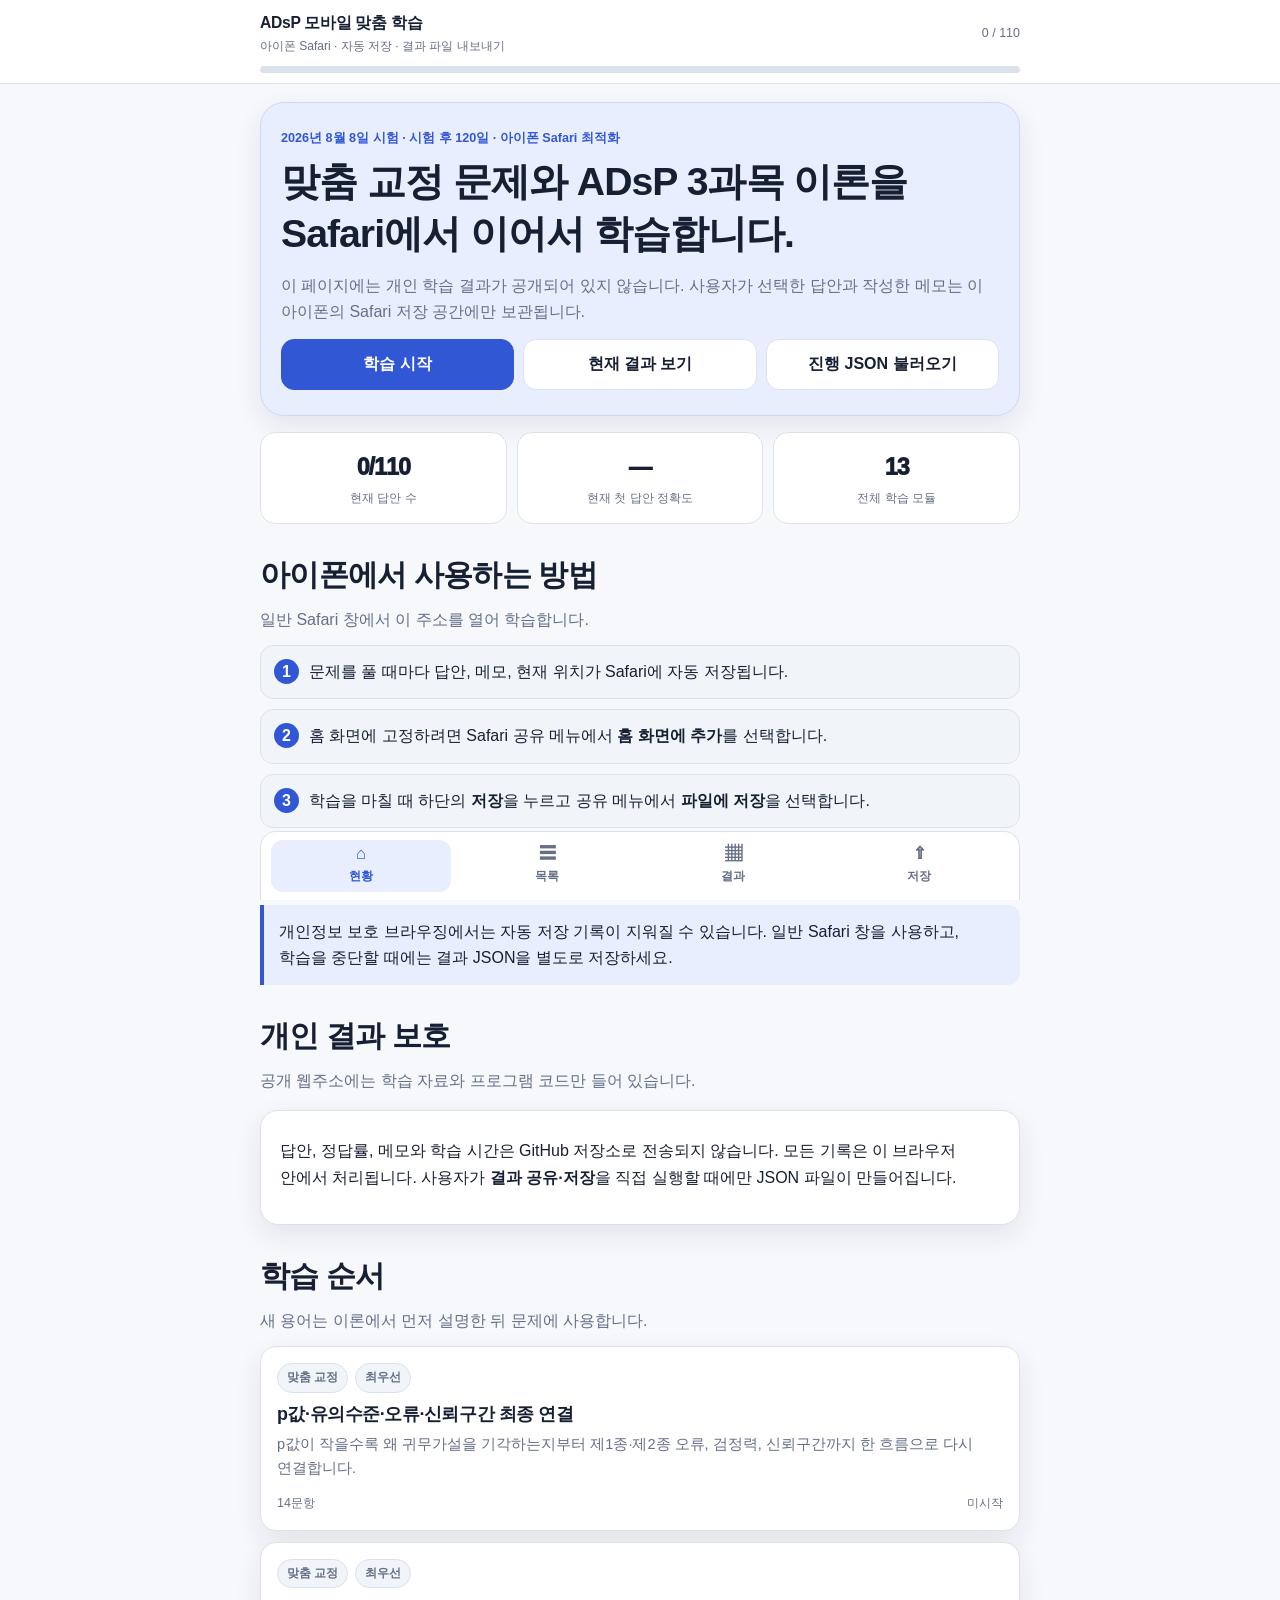
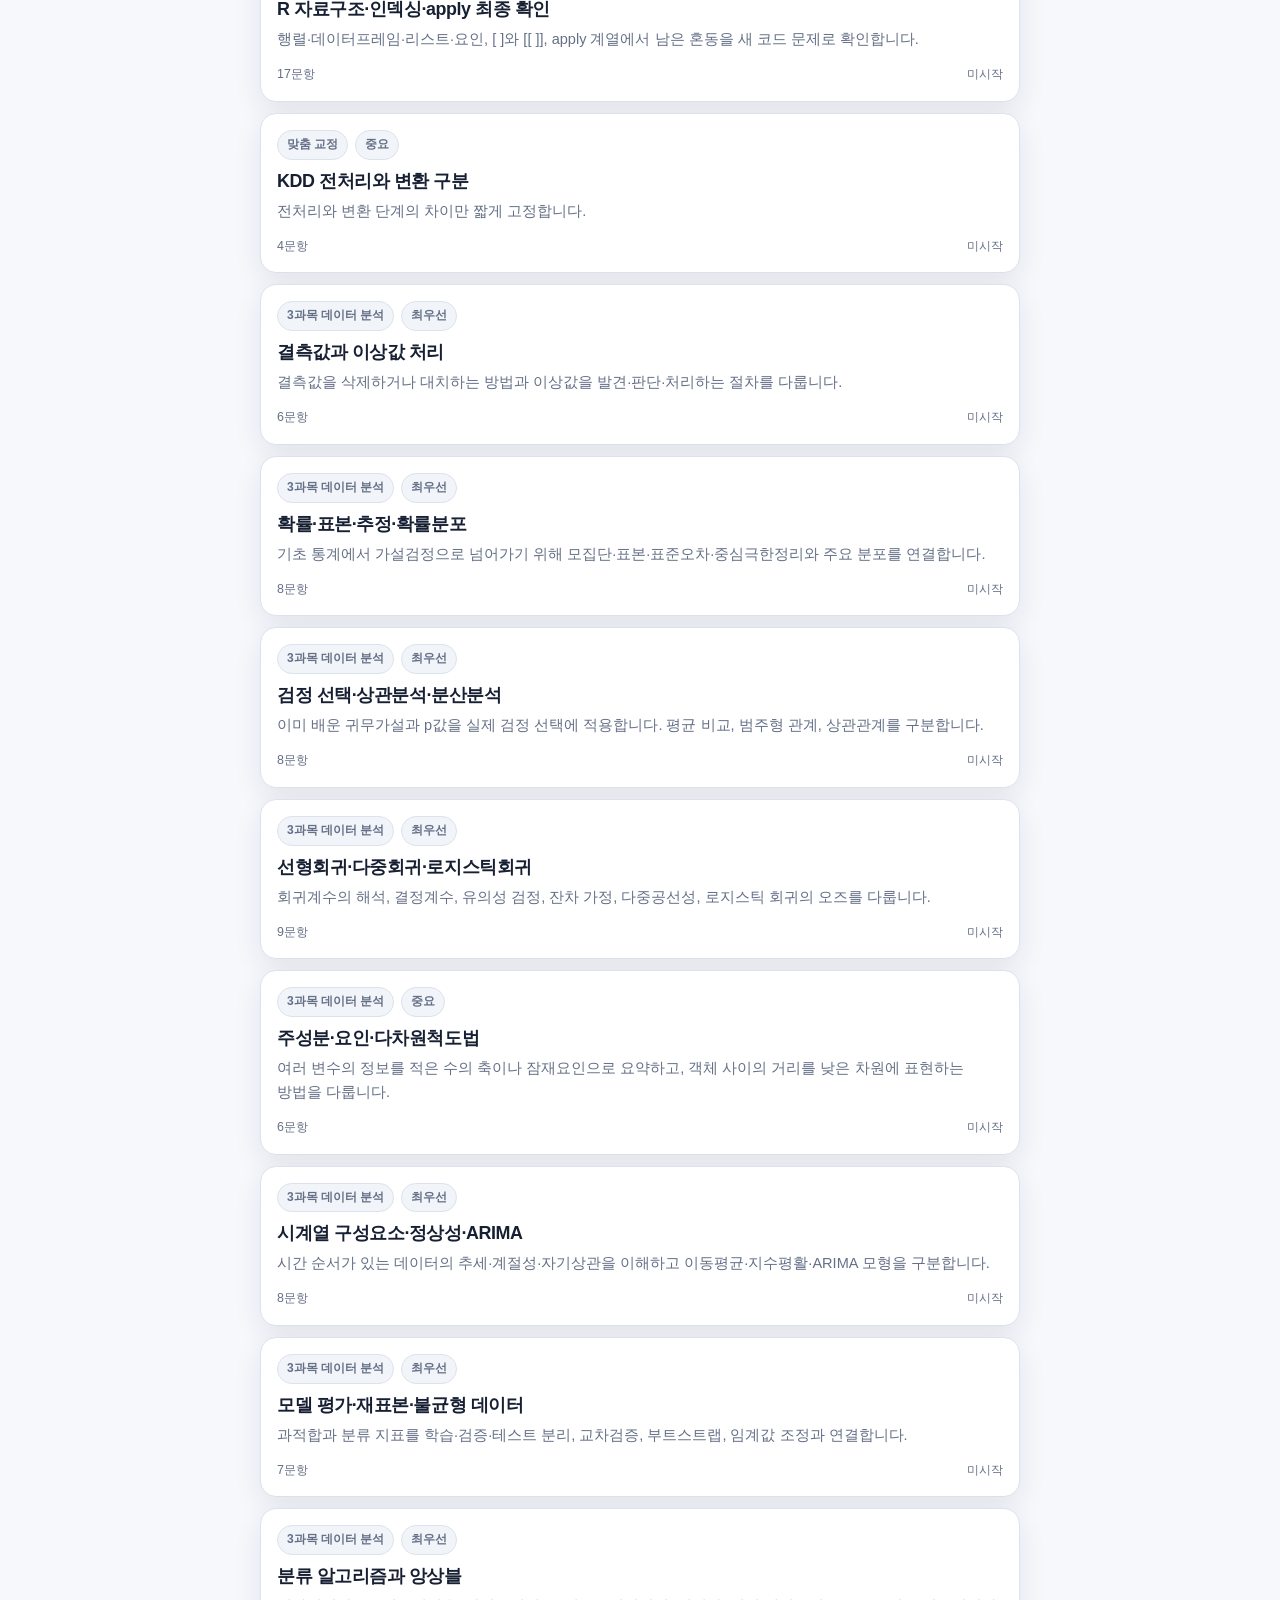
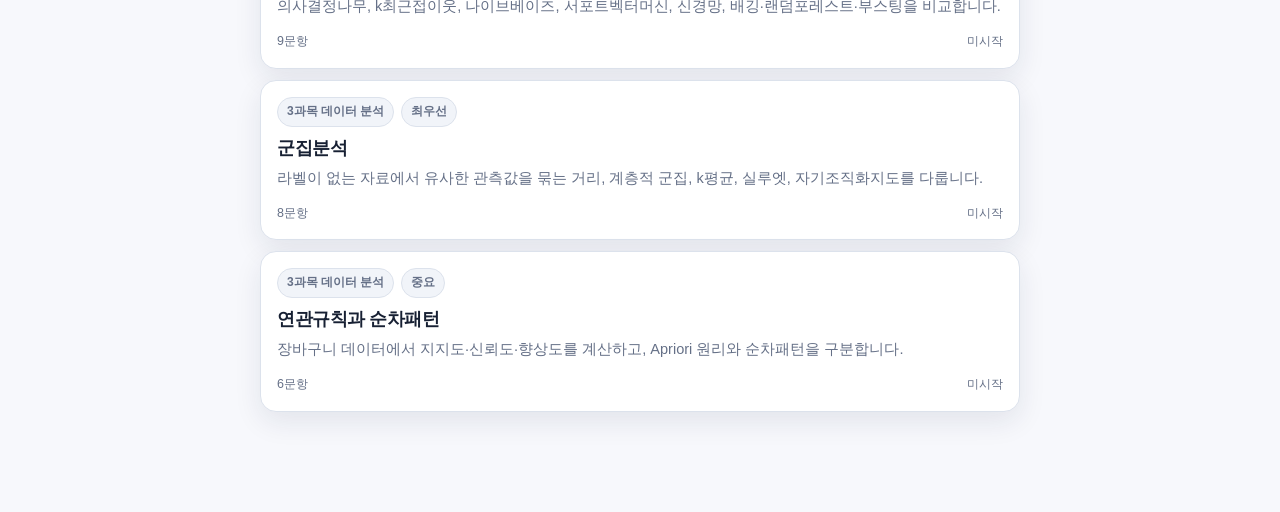
==== docs/index.html @ 29907a43 "refactor: ADsP 학습 자료 압축 로더 적용" ====
<!doctype html>
<html lang="ko">
<head>
  <meta charset="utf-8">
  <meta name="viewport" content="width=device-width, initial-scale=1, viewport-fit=cover">
  <meta name="theme-color" content="#f7f8fc">
  <title>ADsP 모바일 맞춤 학습 불러오는 중</title>
  <style>
    *{box-sizing:border-box}body{margin:0;min-height:100vh;display:grid;place-items:center;padding:24px;background:#f7f8fc;color:#172033;font-family:-apple-system,BlinkMacSystemFont,"Apple SD Gothic Neo",sans-serif;line-height:1.6}.card{width:min(100%,420px);padding:24px;border:1px solid #dce2ec;border-radius:20px;background:#fff;box-shadow:0 10px 28px rgba(22,36,72,.09)}h1{font-size:1.35rem;margin:0 0 8px}p{margin:0;color:#657087}.bar{height:8px;margin-top:18px;overflow:hidden;border-radius:999px;background:#dce2ec}.bar span{display:block;width:45%;height:100%;border-radius:inherit;background:#3157d5;animation:move 1s ease-in-out infinite alternate}@keyframes move{to{transform:translateX(120%)}}button{display:none;width:100%;min-height:48px;margin-top:16px;border:0;border-radius:12px;background:#3157d5;color:#fff;font:inherit;font-weight:800}
  </style>
</head>
<body>
  <main class="card">
    <h1>ADsP 학습 페이지를 불러오고 있습니다.</h1>
    <p id="status">잠시만 기다려 주세요.</p>
    <div class="bar" id="bar"><span></span></div>
    <button id="retry" type="button">다시 불러오기</button>
  </main>
  <script>
    const PARTS = [
      './parts/app01.gz.b64',
      './parts/app02.gz.b64',
      './parts/app03.gz.b64',
      './parts/app04.gz.b64',
      './parts/app05.gz.b64'
    ];

    async function loadApp() {
      const status = document.getElementById('status');
      const retry = document.getElementById('retry');
      retry.style.display = 'none';
      status.textContent = '학습 자료를 불러오고 있습니다.';
      try {
        if (!('DecompressionStream' in window)) {
          throw new Error('이 Safari 버전에서는 압축 해제를 지원하지 않습니다.');
        }
        const responses = await Promise.all(PARTS.map(path => fetch(path, {cache:'no-cache'})));
        responses.forEach(response => { if (!response.ok) throw new Error('파일을 불러오지 못했습니다.'); });
        const encoded = (await Promise.all(responses.map(response => response.text()))).join('').replace(/\s/g, '');
        const binary = atob(encoded);
        const bytes = Uint8Array.from(binary, char => char.charCodeAt(0));
        const stream = new Response(bytes).body.pipeThrough(new DecompressionStream('gzip'));
        const html = await new Response(stream).text();
        document.open();
        document.write(html);
        document.close();
      } catch (error) {
        document.getElementById('bar').style.display = 'none';
        status.textContent = error.message || '네트워크 연결을 확인한 뒤 다시 시도해 주세요.';
        retry.style.display = 'block';
      }
    }
    document.getElementById('retry').addEventListener('click', loadApp);
    loadApp();
  </script>
</body>
</html>
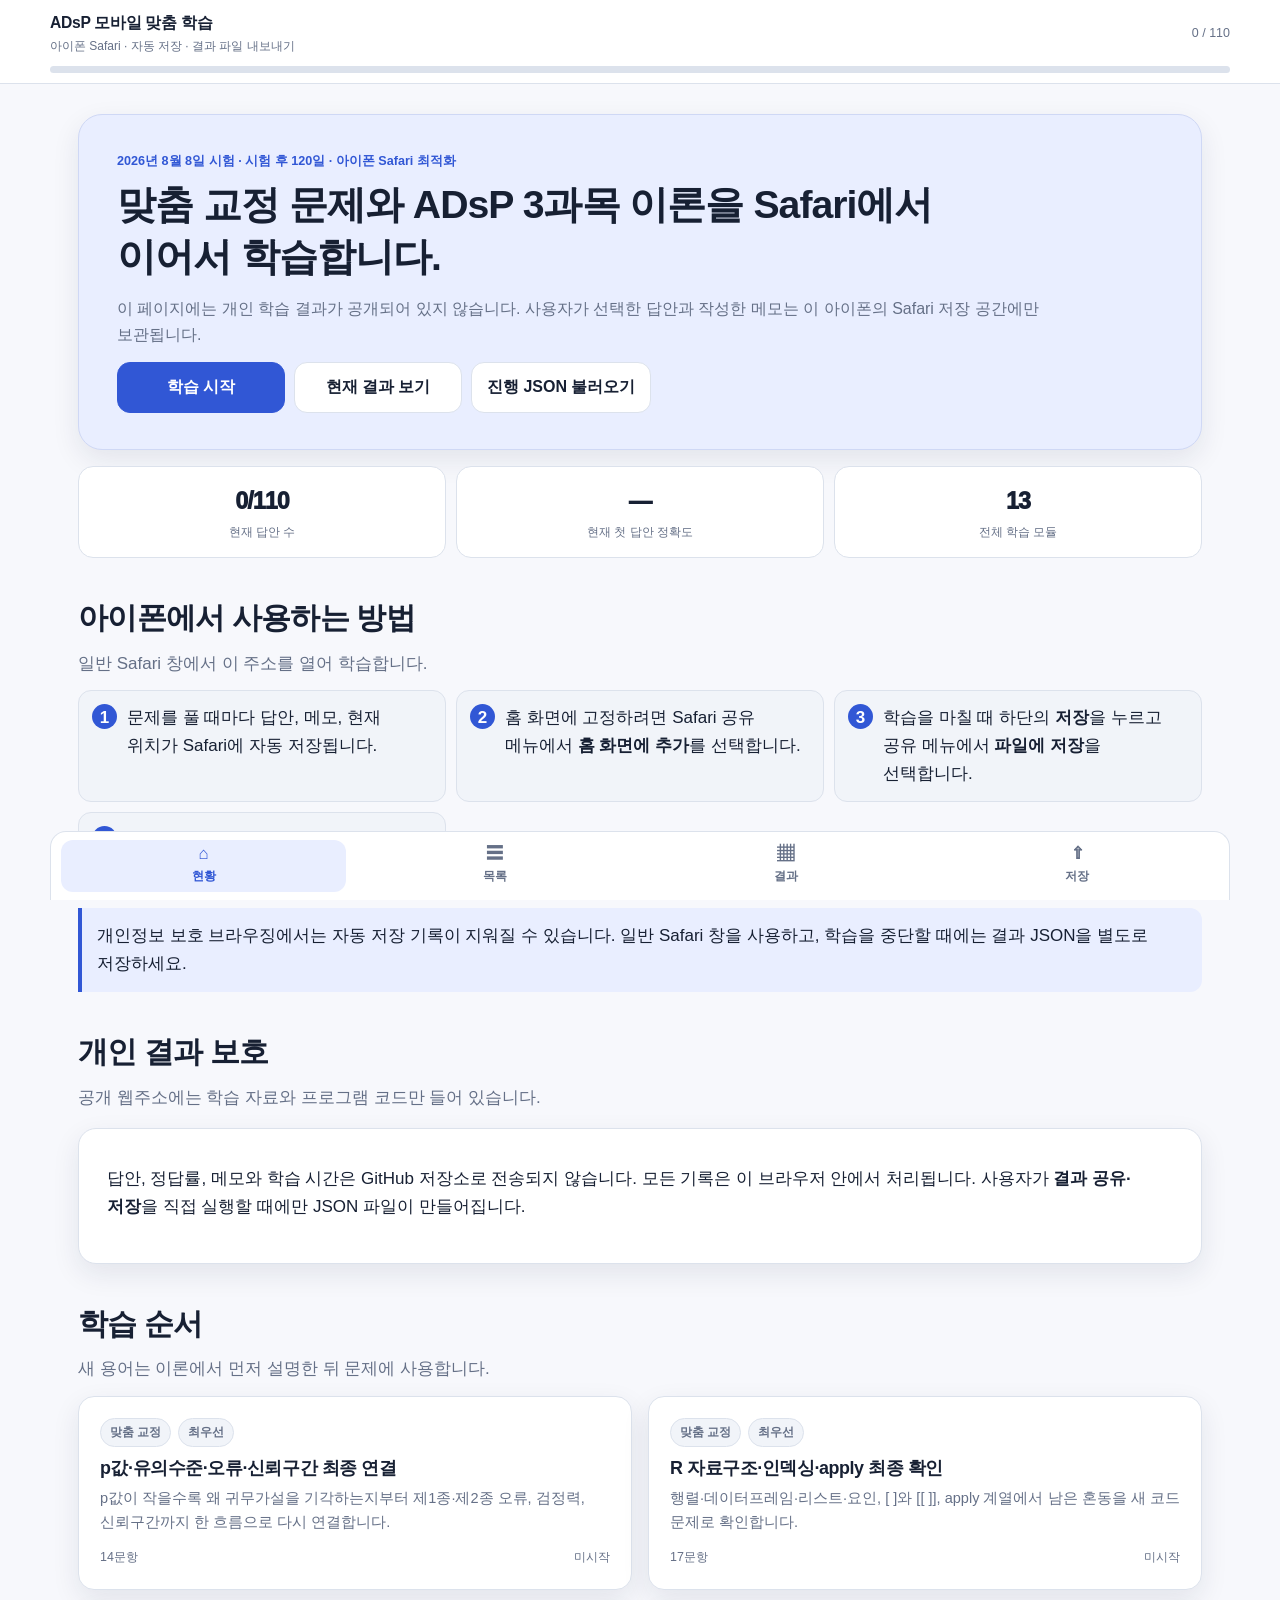
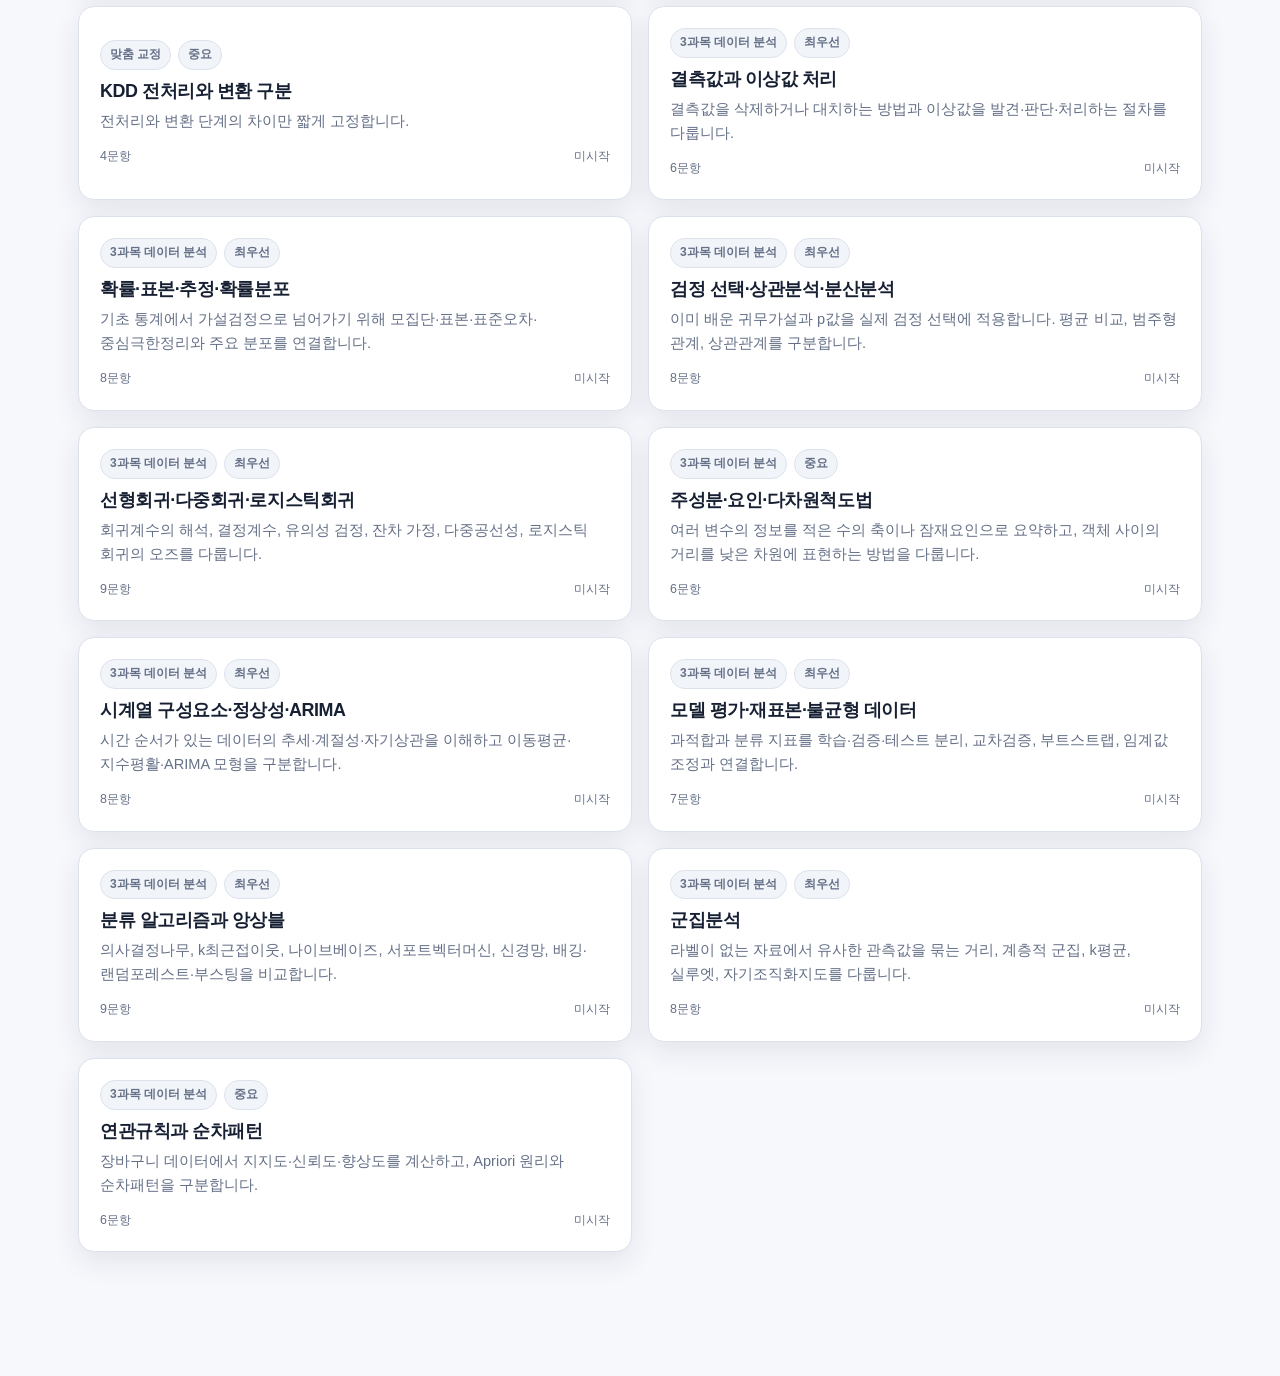
==== commit dde3a676: "feat: 같은 주소에서 반응형 학습 화면 적용" ====
--- a/docs/index.html
+++ b/docs/index.html
@@ -4,7 +4,7 @@
   <meta charset="utf-8">
   <meta name="viewport" content="width=device-width, initial-scale=1, viewport-fit=cover">
   <meta name="theme-color" content="#f7f8fc">
-  <title>ADsP 모바일 맞춤 학습 불러오는 중</title>
+  <title>ADsP 맞춤 학습 불러오는 중</title>
   <style>
     *{box-sizing:border-box}body{margin:0;min-height:100vh;display:grid;place-items:center;padding:24px;background:#f7f8fc;color:#172033;font-family:-apple-system,BlinkMacSystemFont,"Apple SD Gothic Neo",sans-serif;line-height:1.6}.card{width:min(100%,420px);padding:24px;border:1px solid #dce2ec;border-radius:20px;background:#fff;box-shadow:0 10px 28px rgba(22,36,72,.09)}h1{font-size:1.35rem;margin:0 0 8px}p{margin:0;color:#657087}.bar{height:8px;margin-top:18px;overflow:hidden;border-radius:999px;background:#dce2ec}.bar span{display:block;width:45%;height:100%;border-radius:inherit;background:#3157d5;animation:move 1s ease-in-out infinite alternate}@keyframes move{to{transform:translateX(120%)}}button{display:none;width:100%;min-height:48px;margin-top:16px;border:0;border-radius:12px;background:#3157d5;color:#fff;font:inherit;font-weight:800}
   </style>
@@ -12,11 +12,13 @@
 <body>
   <main class="card">
     <h1>ADsP 학습 페이지를 불러오고 있습니다.</h1>
-    <p id="status">잠시만 기다려 주세요.</p>
+    <p id="status">화면 크기에 맞는 학습 환경을 준비하고 있습니다.</p>
     <div class="bar" id="bar"><span></span></div>
     <button id="retry" type="button">다시 불러오기</button>
   </main>
   <script>
+    const ASSET_VERSION = '20260726-responsive-v2';
+    const STYLE_PATH = './responsive.css?v=' + ASSET_VERSION;
     const PARTS = [
       './parts/app01.gz.b64',
       './parts/app02.gz.b64',
@@ -25,6 +27,27 @@
       './parts/app05.gz.b64'
     ];
 
+    function adaptForAllScreens(source, responsiveCss) {
+      const replacements = [
+        ['<title>ADsP 아이폰 Safari 맞춤 학습 v3</title>', '<title>ADsP 맞춤 학습 v3</title>'],
+        ['<div class="app-title">ADsP 아이폰 Safari 맞춤 학습 v3</div>', '<div class="app-title">ADsP 맞춤 학습 v3</div>'],
+        ['오프라인 단일 HTML · 자동 저장 · 결과 공유', '화면 자동 최적화 · 자동 저장 · 결과 공유'],
+        ['2026년 8월 8일 시험 · ${daysUntilExam()} · 아이폰 Safari 전용', '2026년 8월 8일 시험 · ${daysUntilExam()} · 화면 자동 최적화'],
+        ['남은 약점 교정과 3과목 이론을 모바일에서 이어갑니다.', '남은 약점 교정과 3과목 이론을 화면 크기에 맞춰 이어갑니다.'],
+        ['<div class="section-title"><h2>아이폰에서 사용하는 방법</h2><p>Safari에서 열어 둔 상태로 학습하면 됩니다.</p></div>', '<div class="section-title"><h2>학습·저장 방법</h2><p>모바일, 태블릿, PC에서 같은 주소로 학습할 수 있습니다.</p></div>'],
+        ['문제를 풀 때마다 Safari의 저장 공간에 진행 상황이 자동 저장됩니다.', '문제를 풀 때마다 현재 브라우저의 저장 공간에 진행 상황이 자동 저장됩니다.'],
+        ['학습을 마치면 하단의 <strong>저장</strong>을 누르고 공유 메뉴에서 <strong>파일에 저장</strong>을 선택합니다.', '학습을 마치면 하단의 <strong>저장</strong>을 눌러 결과 JSON을 보관합니다. 아이폰 Safari에서는 공유 메뉴의 <strong>파일에 저장</strong>을 선택합니다.'],
+        ['Safari의 개인정보 보호 브라우징에서는 자동 저장이 지워질 수 있습니다. 학습을 중단할 때에는 결과 파일을 별도로 저장하는 편이 안전합니다.', '개인정보 보호 브라우징을 사용하거나 브라우저 저장 공간을 정리하면 자동 저장 기록이 사라질 수 있습니다. 학습을 중단할 때에는 결과 파일을 별도로 저장하는 편이 안전합니다.'],
+        ["showToast('Safari에 자동 저장했습니다.');", "showToast('브라우저에 자동 저장했습니다.');"]
+      ];
+
+      let html = source;
+      replacements.forEach(([before, after]) => {
+        html = html.replace(before, after);
+      });
+      return html.replace('</head>', '<style id="responsive-layout">' + responsiveCss + '</style></head>');
+    }
+
     async function loadApp() {
       const status = document.getElementById('status');
       const retry = document.getElementById('retry');
@@ -32,15 +55,26 @@
       status.textContent = '학습 자료를 불러오고 있습니다.';
       try {
         if (!('DecompressionStream' in window)) {
-          throw new Error('이 Safari 버전에서는 압축 해제를 지원하지 않습니다.');
+          throw new Error('현재 브라우저에서는 학습 자료의 압축 해제를 지원하지 않습니다.');
         }
-        const responses = await Promise.all(PARTS.map(path => fetch(path, {cache:'no-cache'})));
-        responses.forEach(response => { if (!response.ok) throw new Error('파일을 불러오지 못했습니다.'); });
+
+        const [responses, styleResponse] = await Promise.all([
+          Promise.all(PARTS.map(path => fetch(path, {cache:'no-cache'}))),
+          fetch(STYLE_PATH, {cache:'no-cache'})
+        ]);
+        responses.forEach(response => {
+          if (!response.ok) throw new Error('학습 자료를 불러오지 못했습니다.');
+        });
+        if (!styleResponse.ok) throw new Error('반응형 화면 설정을 불러오지 못했습니다.');
+
         const encoded = (await Promise.all(responses.map(response => response.text()))).join('').replace(/\s/g, '');
         const binary = atob(encoded);
         const bytes = Uint8Array.from(binary, char => char.charCodeAt(0));
         const stream = new Response(bytes).body.pipeThrough(new DecompressionStream('gzip'));
-        const html = await new Response(stream).text();
+        const source = await new Response(stream).text();
+        const responsiveCss = await styleResponse.text();
+        const html = adaptForAllScreens(source, responsiveCss);
+
         document.open();
         document.write(html);
         document.close();
@@ -50,6 +84,7 @@
         retry.style.display = 'block';
       }
     }
+
     document.getElementById('retry').addEventListener('click', loadApp);
     loadApp();
   </script>
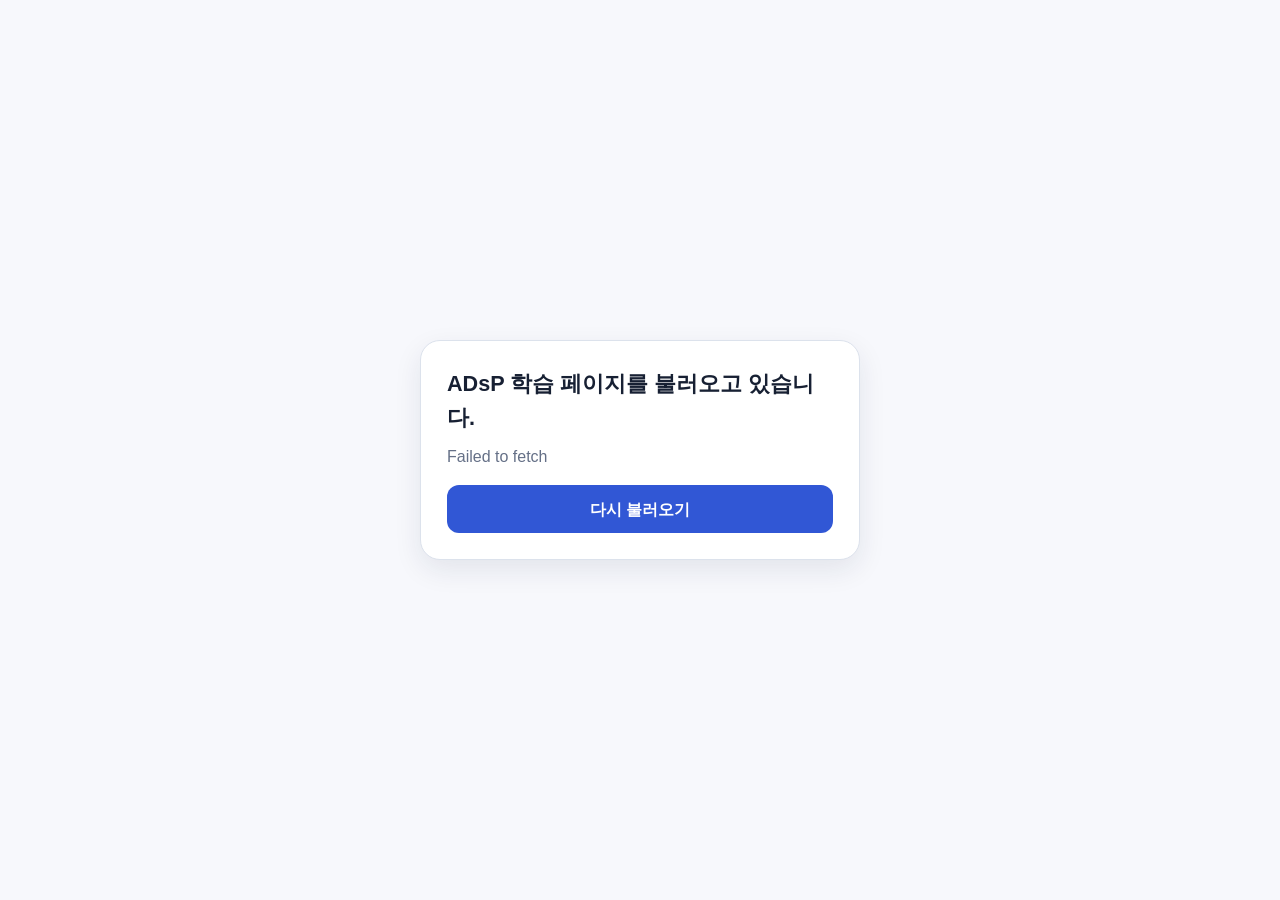
==== commit 54d43fc3: "feat: ADsP v4 고정 주소 진입점 교체" ====
--- a/docs/index.html
+++ b/docs/index.html
@@ -4,9 +4,59 @@
   <meta charset="utf-8">
   <meta name="viewport" content="width=device-width, initial-scale=1, viewport-fit=cover">
   <meta name="theme-color" content="#f7f8fc">
+  <link rel="manifest" href="./adsp/manifest.webmanifest">
   <title>ADsP 맞춤 학습 불러오는 중</title>
   <style>
-    *{box-sizing:border-box}body{margin:0;min-height:100vh;display:grid;place-items:center;padding:24px;background:#f7f8fc;color:#172033;font-family:-apple-system,BlinkMacSystemFont,"Apple SD Gothic Neo",sans-serif;line-height:1.6}.card{width:min(100%,420px);padding:24px;border:1px solid #dce2ec;border-radius:20px;background:#fff;box-shadow:0 10px 28px rgba(22,36,72,.09)}h1{font-size:1.35rem;margin:0 0 8px}p{margin:0;color:#657087}.bar{height:8px;margin-top:18px;overflow:hidden;border-radius:999px;background:#dce2ec}.bar span{display:block;width:45%;height:100%;border-radius:inherit;background:#3157d5;animation:move 1s ease-in-out infinite alternate}@keyframes move{to{transform:translateX(120%)}}button{display:none;width:100%;min-height:48px;margin-top:16px;border:0;border-radius:12px;background:#3157d5;color:#fff;font:inherit;font-weight:800}
+    * { box-sizing: border-box; }
+    body {
+      min-height: 100vh;
+      margin: 0;
+      display: grid;
+      place-items: center;
+      padding: 24px;
+      background: #f7f8fc;
+      color: #172033;
+      font-family: -apple-system, BlinkMacSystemFont, "Apple SD Gothic Neo", sans-serif;
+      line-height: 1.6;
+    }
+    .card {
+      width: min(100%, 440px);
+      padding: 26px;
+      border: 1px solid #dce2ec;
+      border-radius: 20px;
+      background: #fff;
+      box-shadow: 0 10px 28px rgba(22, 36, 72, .09);
+    }
+    h1 { margin: 0 0 8px; font-size: 1.35rem; }
+    p { margin: 0; color: #657087; }
+    .bar {
+      height: 8px;
+      margin-top: 18px;
+      overflow: hidden;
+      border-radius: 999px;
+      background: #dce2ec;
+    }
+    .bar span {
+      display: block;
+      width: 45%;
+      height: 100%;
+      border-radius: inherit;
+      background: #3157d5;
+      animation: move 1s ease-in-out infinite alternate;
+    }
+    @keyframes move { to { transform: translateX(120%); } }
+    button {
+      display: none;
+      width: 100%;
+      min-height: 48px;
+      margin-top: 16px;
+      border: 0;
+      border-radius: 12px;
+      background: #3157d5;
+      color: #fff;
+      font: inherit;
+      font-weight: 800;
+    }
   </style>
 </head>
 <body>
@@ -17,70 +67,41 @@
     <button id="retry" type="button">다시 불러오기</button>
   </main>
   <script>
-    const ASSET_VERSION = '20260726-responsive-v2';
-    const STYLE_PATH = './responsive.css?v=' + ASSET_VERSION;
-    const PARTS = [
-      './parts/app01.gz.b64',
-      './parts/app02.gz.b64',
-      './parts/app03.gz.b64',
-      './parts/app04.gz.b64',
-      './parts/app05.gz.b64'
-    ];
-
-    function adaptForAllScreens(source, responsiveCss) {
-      const replacements = [
-        ['<title>ADsP 아이폰 Safari 맞춤 학습 v3</title>', '<title>ADsP 맞춤 학습 v3</title>'],
-        ['<div class="app-title">ADsP 아이폰 Safari 맞춤 학습 v3</div>', '<div class="app-title">ADsP 맞춤 학습 v3</div>'],
-        ['오프라인 단일 HTML · 자동 저장 · 결과 공유', '화면 자동 최적화 · 자동 저장 · 결과 공유'],
-        ['2026년 8월 8일 시험 · ${daysUntilExam()} · 아이폰 Safari 전용', '2026년 8월 8일 시험 · ${daysUntilExam()} · 화면 자동 최적화'],
-        ['남은 약점 교정과 3과목 이론을 모바일에서 이어갑니다.', '남은 약점 교정과 3과목 이론을 화면 크기에 맞춰 이어갑니다.'],
-        ['<div class="section-title"><h2>아이폰에서 사용하는 방법</h2><p>Safari에서 열어 둔 상태로 학습하면 됩니다.</p></div>', '<div class="section-title"><h2>학습·저장 방법</h2><p>모바일, 태블릿, PC에서 같은 주소로 학습할 수 있습니다.</p></div>'],
-        ['문제를 풀 때마다 Safari의 저장 공간에 진행 상황이 자동 저장됩니다.', '문제를 풀 때마다 현재 브라우저의 저장 공간에 진행 상황이 자동 저장됩니다.'],
-        ['학습을 마치면 하단의 <strong>저장</strong>을 누르고 공유 메뉴에서 <strong>파일에 저장</strong>을 선택합니다.', '학습을 마치면 하단의 <strong>저장</strong>을 눌러 결과 JSON을 보관합니다. 아이폰 Safari에서는 공유 메뉴의 <strong>파일에 저장</strong>을 선택합니다.'],
-        ['Safari의 개인정보 보호 브라우징에서는 자동 저장이 지워질 수 있습니다. 학습을 중단할 때에는 결과 파일을 별도로 저장하는 편이 안전합니다.', '개인정보 보호 브라우징을 사용하거나 브라우저 저장 공간을 정리하면 자동 저장 기록이 사라질 수 있습니다. 학습을 중단할 때에는 결과 파일을 별도로 저장하는 편이 안전합니다.'],
-        ["showToast('Safari에 자동 저장했습니다.');", "showToast('브라우저에 자동 저장했습니다.');"]
-      ];
-
-      let html = source;
-      replacements.forEach(([before, after]) => {
-        html = html.replace(before, after);
-      });
-      return html.replace('</head>', '<style id="responsive-layout">' + responsiveCss + '</style></head>');
-    }
+    const PARTS = ["./adsp/payload/part-01.gz.b64?v=20260726-v4", "./adsp/payload/part-02.gz.b64?v=20260726-v4", "./adsp/payload/part-03.gz.b64?v=20260726-v4", "./adsp/payload/part-04.gz.b64?v=20260726-v4"];
 
     async function loadApp() {
       const status = document.getElementById('status');
       const retry = document.getElementById('retry');
       retry.style.display = 'none';
+      document.getElementById('bar').style.display = 'block';
       status.textContent = '학습 자료를 불러오고 있습니다.';
+
       try {
         if (!('DecompressionStream' in window)) {
           throw new Error('현재 브라우저에서는 학습 자료의 압축 해제를 지원하지 않습니다.');
         }
 
-        const [responses, styleResponse] = await Promise.all([
-          Promise.all(PARTS.map(path => fetch(path, {cache:'no-cache'}))),
-          fetch(STYLE_PATH, {cache:'no-cache'})
-        ]);
+        const responses = await Promise.all(PARTS.map(path => fetch(path, { cache: 'no-cache' })));
         responses.forEach(response => {
           if (!response.ok) throw new Error('학습 자료를 불러오지 못했습니다.');
         });
-        if (!styleResponse.ok) throw new Error('반응형 화면 설정을 불러오지 못했습니다.');
 
-        const encoded = (await Promise.all(responses.map(response => response.text()))).join('').replace(/\s/g, '');
+        const encoded = (await Promise.all(responses.map(response => response.text())))
+          .join('')
+          .replace(/\s/g, '');
         const binary = atob(encoded);
         const bytes = Uint8Array.from(binary, char => char.charCodeAt(0));
         const stream = new Response(bytes).body.pipeThrough(new DecompressionStream('gzip'));
-        const source = await new Response(stream).text();
-        const responsiveCss = await styleResponse.text();
-        const html = adaptForAllScreens(source, responsiveCss);
+        const html = await new Response(stream).text();
 
         document.open();
         document.write(html);
         document.close();
       } catch (error) {
         document.getElementById('bar').style.display = 'none';
-        status.textContent = error.message || '네트워크 연결을 확인한 뒤 다시 시도해 주세요.';
+        status.textContent = error && error.message
+          ? error.message
+          : '네트워크 연결을 확인한 뒤 다시 시도해 주세요.';
         retry.style.display = 'block';
       }
     }
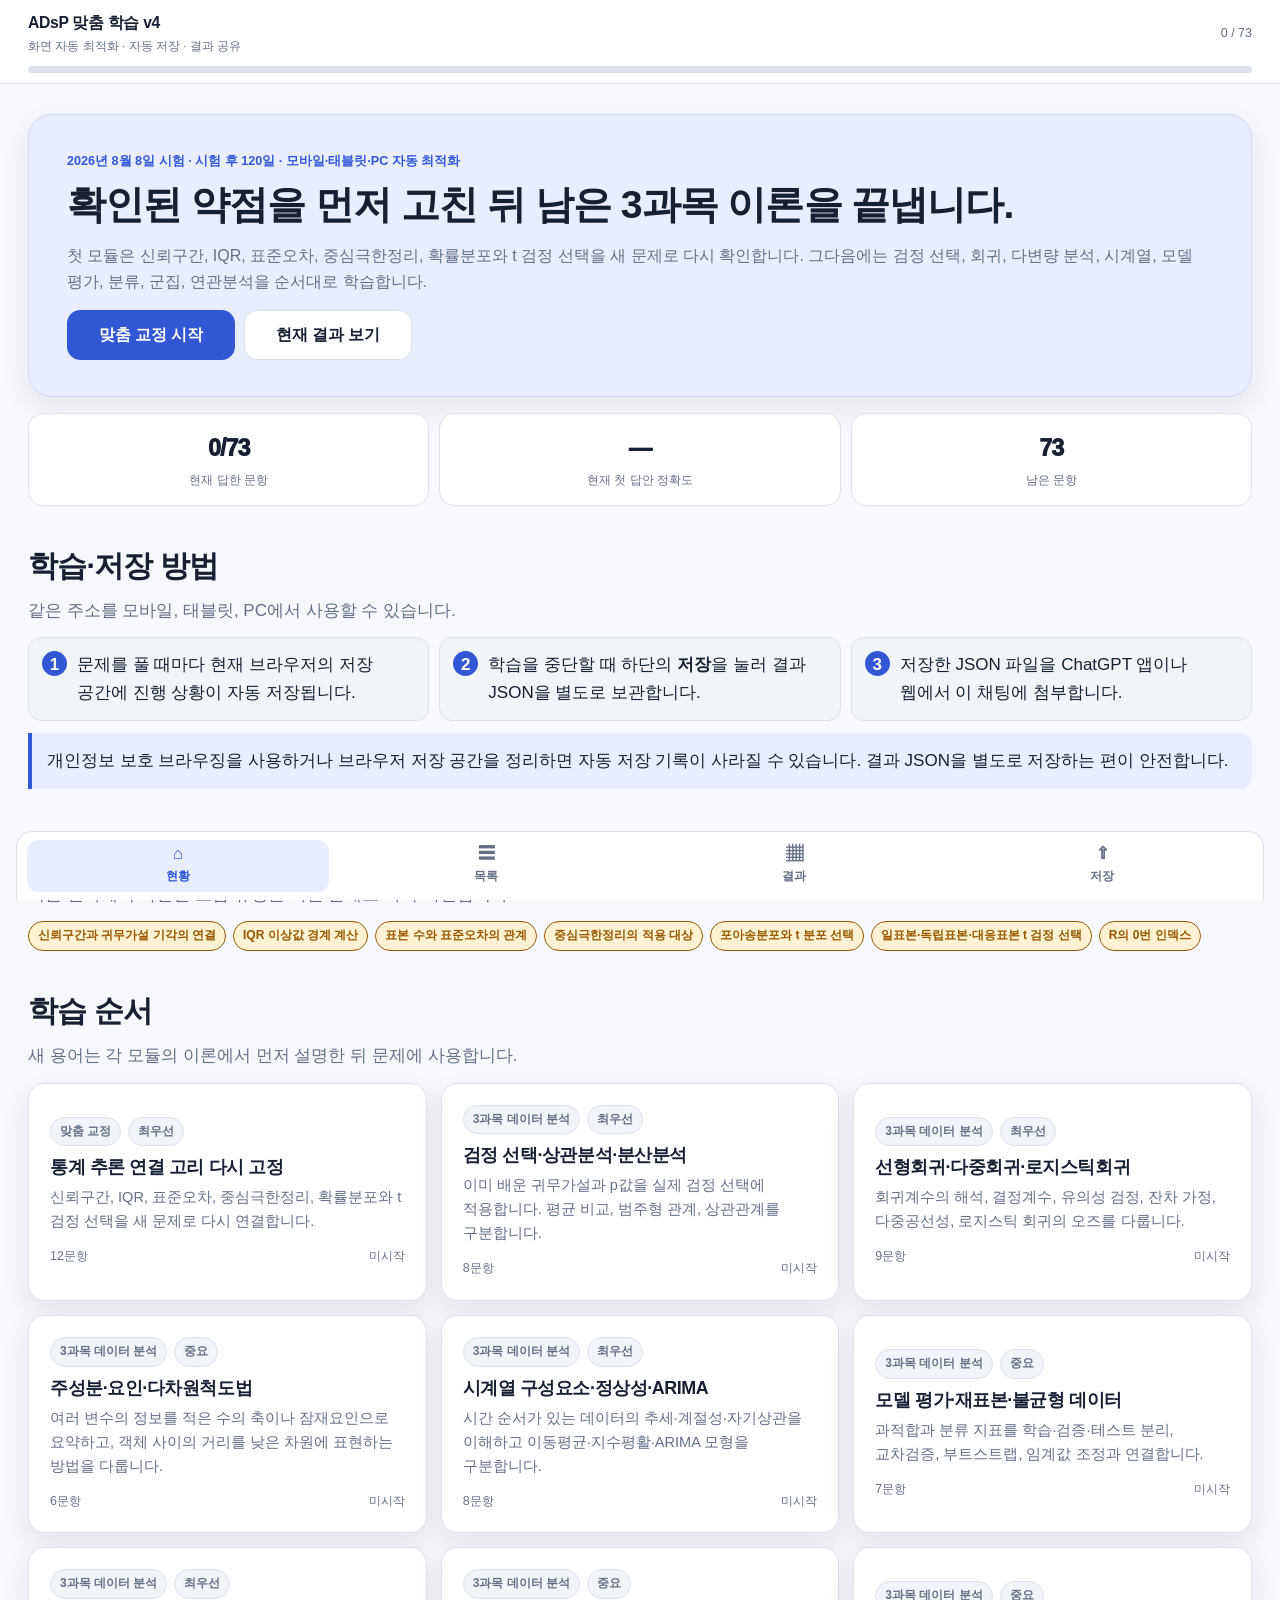
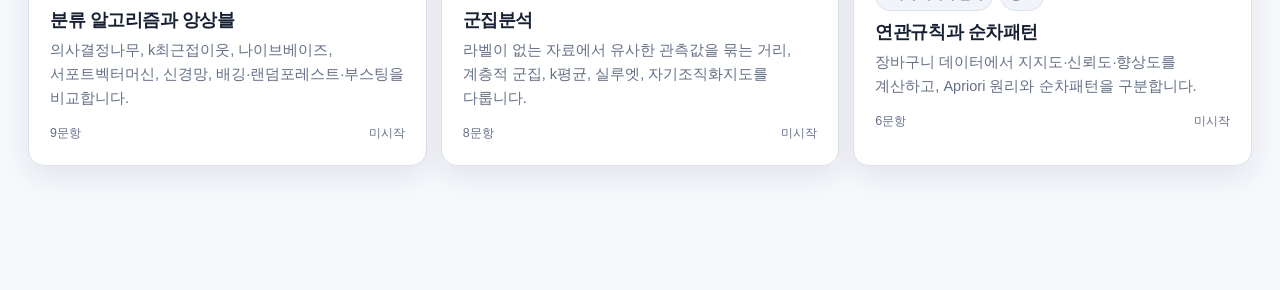
==== commit e17aeb16: "fix: 재분할한 ADsP payload 로딩 적용" ====
--- a/docs/index.html
+++ b/docs/index.html
@@ -67,7 +67,7 @@
     <button id="retry" type="button">다시 불러오기</button>
   </main>
   <script>
-    const PARTS = ["./adsp/payload/part-01.gz.b64?v=20260726-v4", "./adsp/payload/part-02.gz.b64?v=20260726-v4", "./adsp/payload/part-03.gz.b64?v=20260726-v4", "./adsp/payload/part-04.gz.b64?v=20260726-v4"];
+    const PARTS = ["./adsp/payload/part-01.gz.b64?v=20260726-v4", "./adsp/payload/part-02a.gz.b64?v=20260726-v4", "./adsp/payload/part-02b.gz.b64?v=20260726-v4", "./adsp/payload/part-03.gz.b64?v=20260726-v4", "./adsp/payload/part-04.gz.b64?v=20260726-v4"];
 
     async function loadApp() {
       const status = document.getElementById('status');
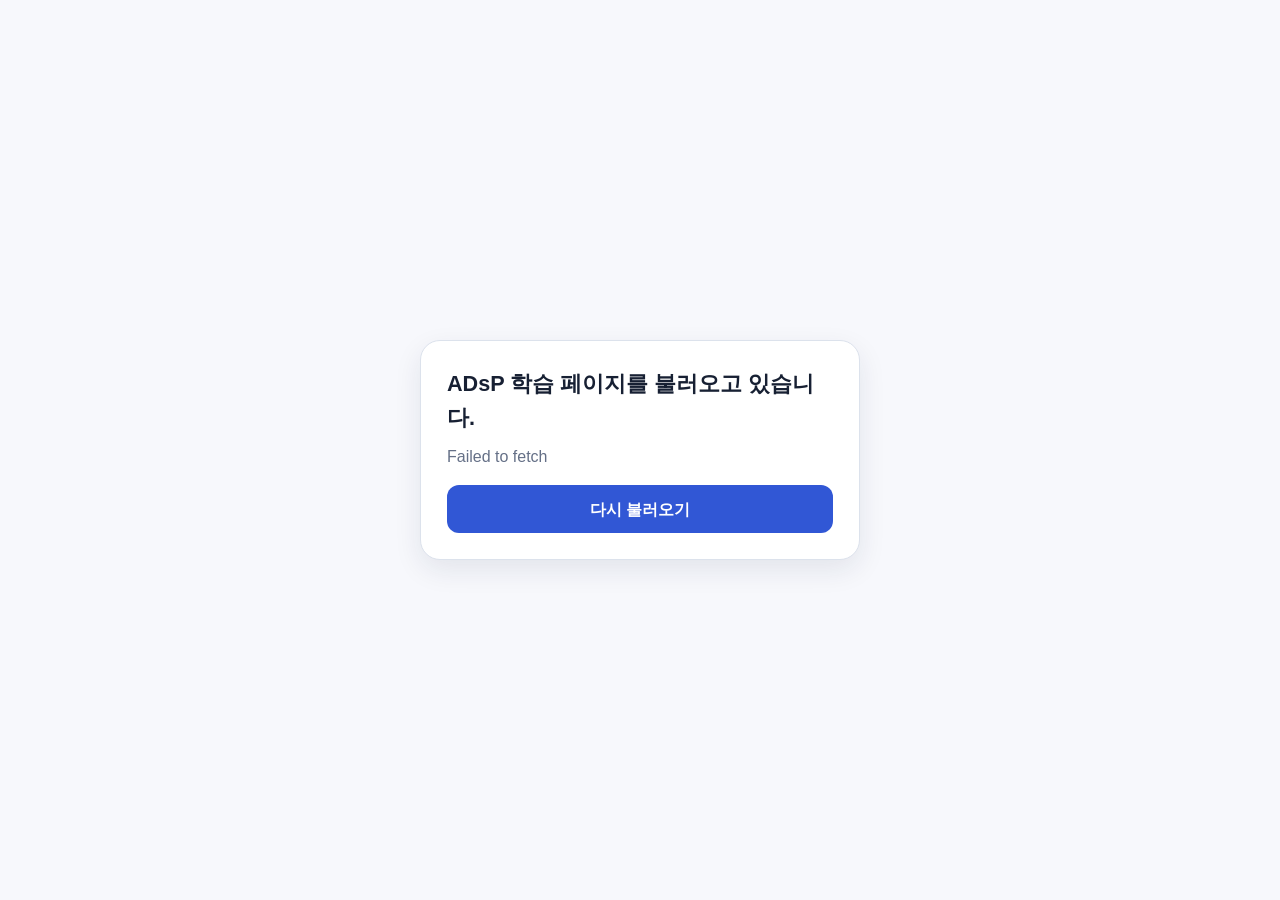
==== commit 705a31ad: "feat: ADsP v5 배포 로더 갱신" ====
--- a/docs/index.html
+++ b/docs/index.html
@@ -29,34 +29,10 @@
     }
     h1 { margin: 0 0 8px; font-size: 1.35rem; }
     p { margin: 0; color: #657087; }
-    .bar {
-      height: 8px;
-      margin-top: 18px;
-      overflow: hidden;
-      border-radius: 999px;
-      background: #dce2ec;
-    }
-    .bar span {
-      display: block;
-      width: 45%;
-      height: 100%;
-      border-radius: inherit;
-      background: #3157d5;
-      animation: move 1s ease-in-out infinite alternate;
-    }
+    .bar { height: 8px; margin-top: 18px; overflow: hidden; border-radius: 999px; background: #dce2ec; }
+    .bar span { display: block; width: 45%; height: 100%; border-radius: inherit; background: #3157d5; animation: move 1s ease-in-out infinite alternate; }
     @keyframes move { to { transform: translateX(120%); } }
-    button {
-      display: none;
-      width: 100%;
-      min-height: 48px;
-      margin-top: 16px;
-      border: 0;
-      border-radius: 12px;
-      background: #3157d5;
-      color: #fff;
-      font: inherit;
-      font-weight: 800;
-    }
+    button { display: none; width: 100%; min-height: 48px; margin-top: 16px; border: 0; border-radius: 12px; background: #3157d5; color: #fff; font: inherit; font-weight: 800; }
   </style>
 </head>
 <body>
@@ -67,7 +43,12 @@
     <button id="retry" type="button">다시 불러오기</button>
   </main>
   <script>
-    const PARTS = ["./adsp/payload/part-01.gz.b64?v=20260726-v4", "./adsp/payload/part-02a.gz.b64?v=20260726-v4", "./adsp/payload/part-02b.gz.b64?v=20260726-v4", "./adsp/payload/part-03.gz.b64?v=20260726-v4", "./adsp/payload/part-04.gz.b64?v=20260726-v4"];
+    const ASSET_VERSION = '20260727-v5-concept-rebuild';
+    const PARTS = [
+      './adsp/payload/part-01.gz.b64?v=' + ASSET_VERSION,
+      './adsp/payload/part-02.gz.b64?v=' + ASSET_VERSION,
+      './adsp/payload/part-03.gz.b64?v=' + ASSET_VERSION
+    ];
 
     async function loadApp() {
       const status = document.getElementById('status');
@@ -80,12 +61,10 @@
         if (!('DecompressionStream' in window)) {
           throw new Error('현재 브라우저에서는 학습 자료의 압축 해제를 지원하지 않습니다.');
         }
-
         const responses = await Promise.all(PARTS.map(path => fetch(path, { cache: 'no-cache' })));
         responses.forEach(response => {
           if (!response.ok) throw new Error('학습 자료를 불러오지 못했습니다.');
         });
-
         const encoded = (await Promise.all(responses.map(response => response.text())))
           .join('')
           .replace(/\s/g, '');
@@ -93,7 +72,6 @@
         const bytes = Uint8Array.from(binary, char => char.charCodeAt(0));
         const stream = new Response(bytes).body.pipeThrough(new DecompressionStream('gzip'));
         const html = await new Response(stream).text();
-
         document.open();
         document.write(html);
         document.close();
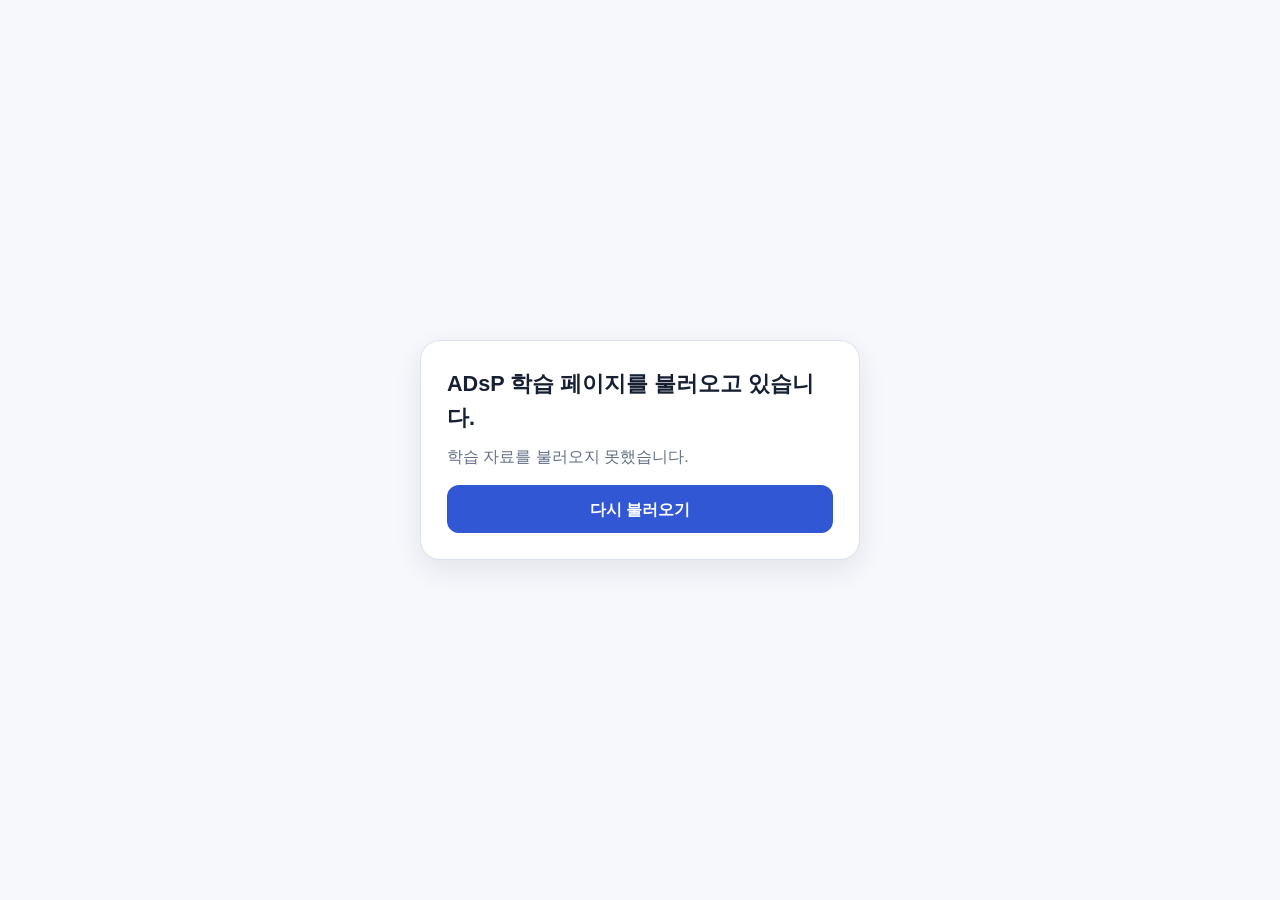
==== commit c779d9ce: "fix: ADsP v5 payload 분할 목록 반영" ====
--- a/docs/index.html
+++ b/docs/index.html
@@ -47,9 +47,12 @@
     const PARTS = [
       './adsp/payload/part-01.gz.b64?v=' + ASSET_VERSION,
       './adsp/payload/part-02.gz.b64?v=' + ASSET_VERSION,
-      './adsp/payload/part-03.gz.b64?v=' + ASSET_VERSION
+      './adsp/payload/part-03.gz.b64?v=' + ASSET_VERSION,
+      './adsp/payload/part-04.gz.b64?v=' + ASSET_VERSION,
+      './adsp/payload/part-05.gz.b64?v=' + ASSET_VERSION,
+      './adsp/payload/part-06.gz.b64?v=' + ASSET_VERSION,
+      './adsp/payload/part-07.gz.b64?v=' + ASSET_VERSION
     ];
-
     async function loadApp() {
       const status = document.getElementById('status');
       const retry = document.getElementById('retry');
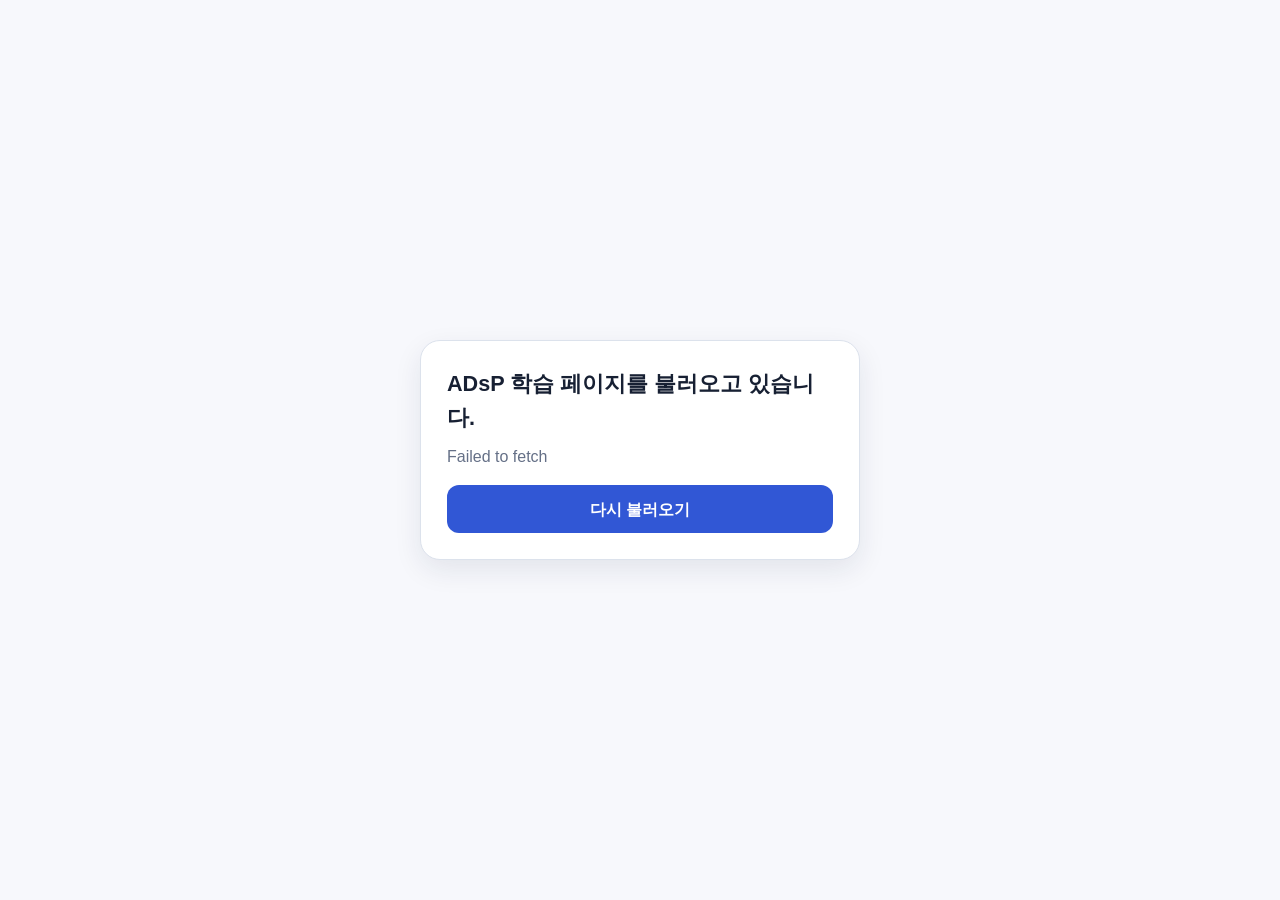
==== commit dee03aa1: "feat: ADsP v5 배포 로더 갱신" ====
--- a/docs/index.html
+++ b/docs/index.html
@@ -4,7 +4,7 @@
   <meta charset="utf-8">
   <meta name="viewport" content="width=device-width, initial-scale=1, viewport-fit=cover">
   <meta name="theme-color" content="#f7f8fc">
-  <link rel="manifest" href="./adsp/manifest.webmanifest">
+  <link rel="manifest" href="./adsp/manifest.webmanifest?v=20260727-v5-foundation-first">
   <title>ADsP 맞춤 학습 불러오는 중</title>
   <style>
     * { box-sizing: border-box; }
@@ -29,10 +29,34 @@
     }
     h1 { margin: 0 0 8px; font-size: 1.35rem; }
     p { margin: 0; color: #657087; }
-    .bar { height: 8px; margin-top: 18px; overflow: hidden; border-radius: 999px; background: #dce2ec; }
-    .bar span { display: block; width: 45%; height: 100%; border-radius: inherit; background: #3157d5; animation: move 1s ease-in-out infinite alternate; }
+    .bar {
+      height: 8px;
+      margin-top: 18px;
+      overflow: hidden;
+      border-radius: 999px;
+      background: #dce2ec;
+    }
+    .bar span {
+      display: block;
+      width: 45%;
+      height: 100%;
+      border-radius: inherit;
+      background: #3157d5;
+      animation: move 1s ease-in-out infinite alternate;
+    }
     @keyframes move { to { transform: translateX(120%); } }
-    button { display: none; width: 100%; min-height: 48px; margin-top: 16px; border: 0; border-radius: 12px; background: #3157d5; color: #fff; font: inherit; font-weight: 800; }
+    button {
+      display: none;
+      width: 100%;
+      min-height: 48px;
+      margin-top: 16px;
+      border: 0;
+      border-radius: 12px;
+      background: #3157d5;
+      color: #fff;
+      font: inherit;
+      font-weight: 800;
+    }
   </style>
 </head>
 <body>
@@ -43,16 +67,9 @@
     <button id="retry" type="button">다시 불러오기</button>
   </main>
   <script>
-    const ASSET_VERSION = '20260727-v5-concept-rebuild';
-    const PARTS = [
-      './adsp/payload/part-01.gz.b64?v=' + ASSET_VERSION,
-      './adsp/payload/part-02.gz.b64?v=' + ASSET_VERSION,
-      './adsp/payload/part-03.gz.b64?v=' + ASSET_VERSION,
-      './adsp/payload/part-04.gz.b64?v=' + ASSET_VERSION,
-      './adsp/payload/part-05.gz.b64?v=' + ASSET_VERSION,
-      './adsp/payload/part-06.gz.b64?v=' + ASSET_VERSION,
-      './adsp/payload/part-07.gz.b64?v=' + ASSET_VERSION
-    ];
+    const ASSET_VERSION = '20260727-v5-foundation-first';
+    const PARTS = ["./adsp/payload/part-01.gz.b64?v=20260727-v5-foundation-first", "./adsp/payload/part-02.gz.b64?v=20260727-v5-foundation-first", "./adsp/payload/part-03.gz.b64?v=20260727-v5-foundation-first", "./adsp/payload/part-04a.gz.b64?v=20260727-v5-foundation-first", "./adsp/payload/part-04b.gz.b64?v=20260727-v5-foundation-first", "./adsp/payload/part-05a.gz.b64?v=20260727-v5-foundation-first", "./adsp/payload/part-05b.gz.b64?v=20260727-v5-foundation-first", "./adsp/payload/part-06a.gz.b64?v=20260727-v5-foundation-first", "./adsp/payload/part-06b.gz.b64?v=20260727-v5-foundation-first", "./adsp/payload/part-07a.gz.b64?v=20260727-v5-foundation-first", "./adsp/payload/part-07b.gz.b64?v=20260727-v5-foundation-first", "./adsp/payload/part-08a.gz.b64?v=20260727-v5-foundation-first", "./adsp/payload/part-08b.gz.b64?v=20260727-v5-foundation-first", "./adsp/payload/part-09a.gz.b64?v=20260727-v5-foundation-first", "./adsp/payload/part-09b.gz.b64?v=20260727-v5-foundation-first", "./adsp/payload/part-10a.gz.b64?v=20260727-v5-foundation-first", "./adsp/payload/part-10b.gz.b64?v=20260727-v5-foundation-first", "./adsp/payload/part-11a.gz.b64?v=20260727-v5-foundation-first", "./adsp/payload/part-11b.gz.b64?v=20260727-v5-foundation-first"];
+
     async function loadApp() {
       const status = document.getElementById('status');
       const retry = document.getElementById('retry');
@@ -64,10 +81,14 @@
         if (!('DecompressionStream' in window)) {
           throw new Error('현재 브라우저에서는 학습 자료의 압축 해제를 지원하지 않습니다.');
         }
-        const responses = await Promise.all(PARTS.map(path => fetch(path, { cache: 'no-cache' })));
+
+        const responses = await Promise.all(
+          PARTS.map(path => fetch(path, { cache: 'no-cache' }))
+        );
         responses.forEach(response => {
           if (!response.ok) throw new Error('학습 자료를 불러오지 못했습니다.');
         });
+
         const encoded = (await Promise.all(responses.map(response => response.text())))
           .join('')
           .replace(/\s/g, '');
@@ -75,6 +96,7 @@
         const bytes = Uint8Array.from(binary, char => char.charCodeAt(0));
         const stream = new Response(bytes).body.pipeThrough(new DecompressionStream('gzip'));
         const html = await new Response(stream).text();
+
         document.open();
         document.write(html);
         document.close();
